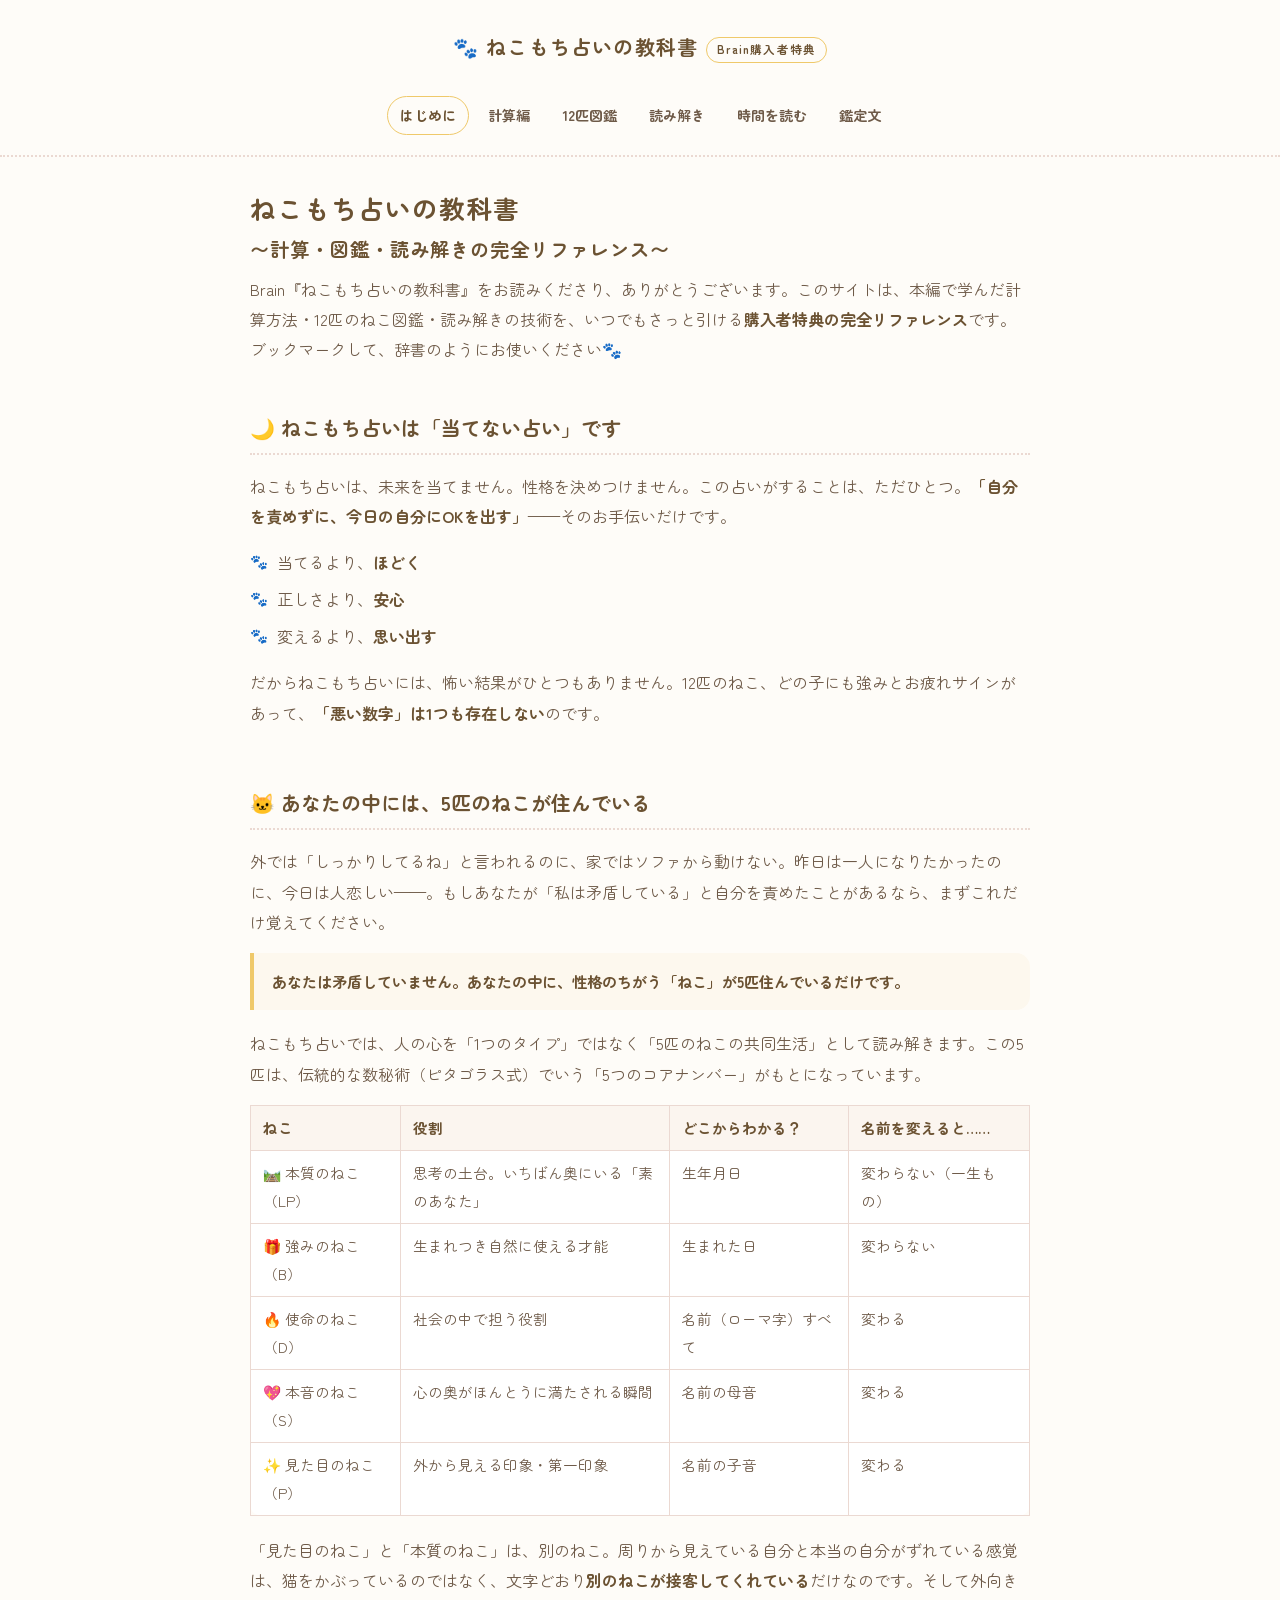
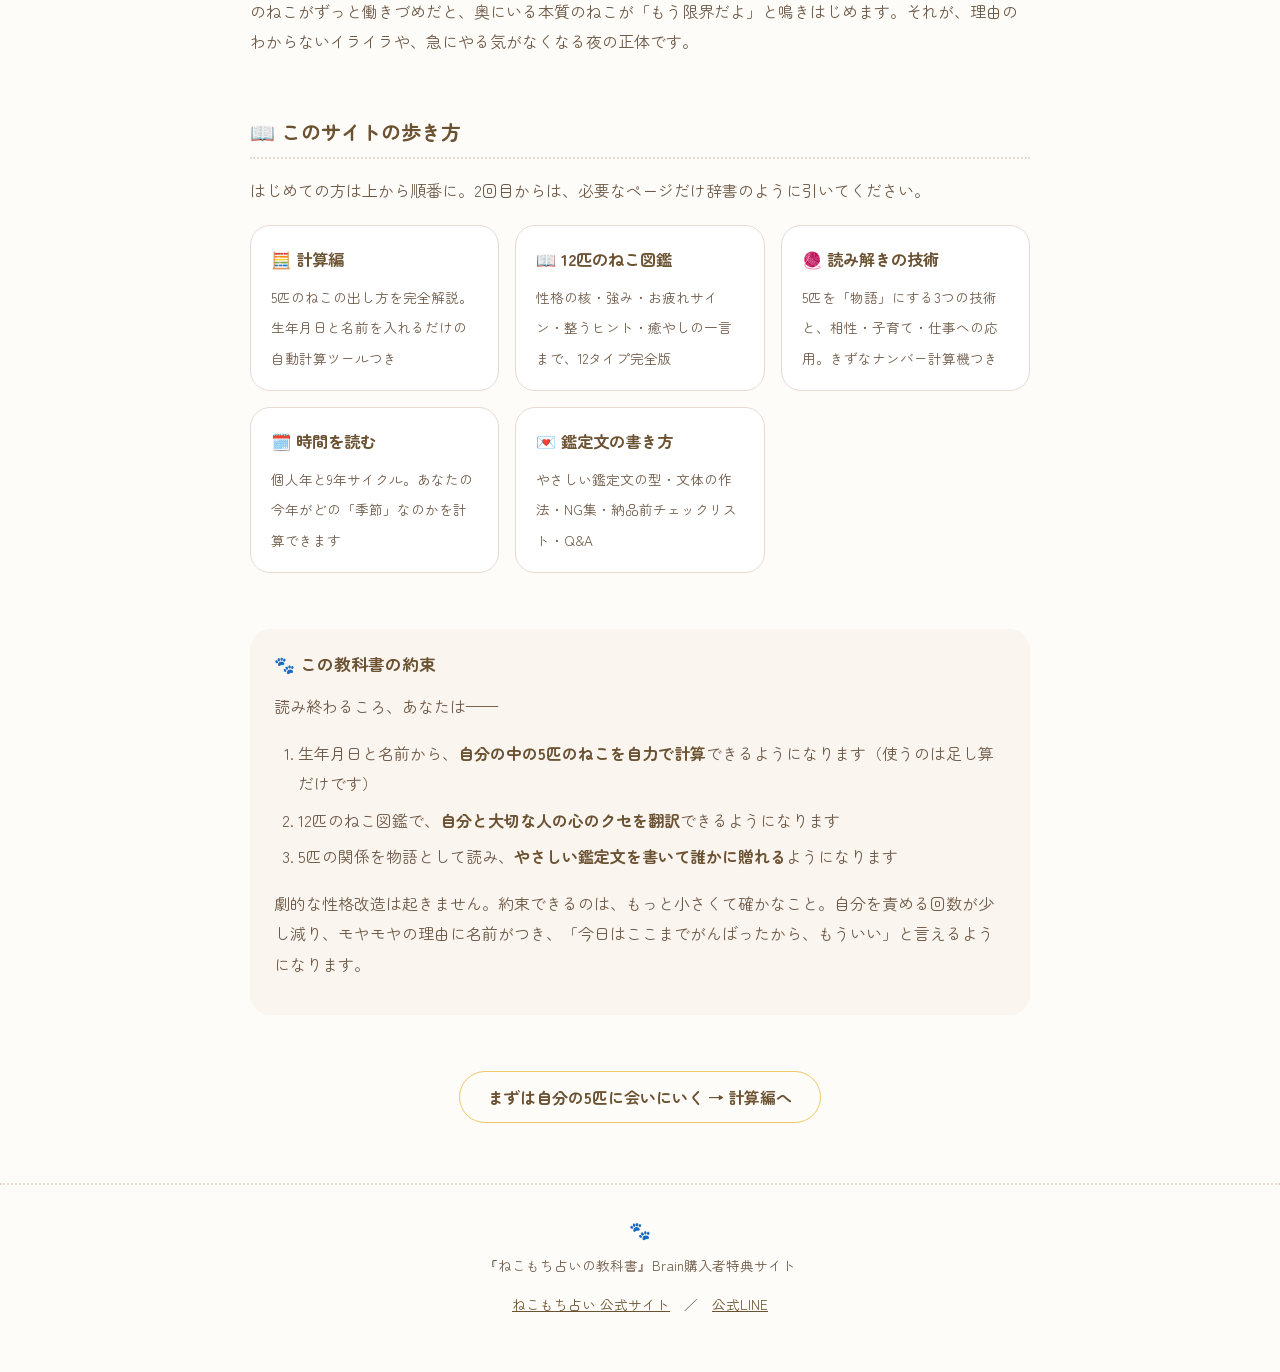
==== kyokasho/index.html @ 73af747c "教科書サイト（Brain購入者特典）を追加: 計算ツール・12匹図鑑・読み解き・個人年・鑑定文 Co-Authored-By: Claude Fable 5 <noreply@anthropic.co" ====
<!DOCTYPE html>
<html lang="ja">
<head>
<meta charset="UTF-8">
<meta name="viewport" content="width=device-width, initial-scale=1">
<meta name="robots" content="noindex, nofollow">
<title>はじめに｜ねこもち占いの教科書</title>
<link rel="preconnect" href="https://fonts.googleapis.com">
<link href="https://fonts.googleapis.com/css2?family=Zen+Maru+Gothic:wght@400;700&display=swap" rel="stylesheet">
<link rel="stylesheet" href="style.css">
</head>
<body>

<header class="site-head">
  <p class="brand"><a href="index.html">🐾 ねこもち占いの教科書</a><span class="badge">Brain購入者特典</span></p>
  <nav class="site-nav">
    <a href="index.html" class="current">はじめに</a>
    <a href="keisan.html">計算編</a>
    <a href="zukan.html">12匹図鑑</a>
    <a href="yomitoki.html">読み解き</a>
    <a href="jikan.html">時間を読む</a>
    <a href="kantei.html">鑑定文</a>
  </nav>
</header>

<main>

<h1>ねこもち占いの教科書<br><span style="font-size:.75em">〜計算・図鑑・読み解きの完全リファレンス〜</span></h1>
<p class="lead">Brain『ねこもち占いの教科書』をお読みくださり、ありがとうございます。このサイトは、本編で学んだ計算方法・12匹のねこ図鑑・読み解きの技術を、いつでもさっと引ける<strong>購入者特典の完全リファレンス</strong>です。ブックマークして、辞書のようにお使いください🐾</p>

<section>
  <h2>🌙 ねこもち占いは「当てない占い」です</h2>
  <p>ねこもち占いは、未来を当てません。性格を決めつけません。この占いがすることは、ただひとつ。<strong>「自分を責めずに、今日の自分にOKを出す」</strong>——そのお手伝いだけです。</p>
  <ul class="paw">
    <li>当てるより、<strong>ほどく</strong></li>
    <li>正しさより、<strong>安心</strong></li>
    <li>変えるより、<strong>思い出す</strong></li>
  </ul>
  <p>だからねこもち占いには、怖い結果がひとつもありません。12匹のねこ、どの子にも強みとお疲れサインがあって、<strong>「悪い数字」は1つも存在しない</strong>のです。</p>
</section>

<section>
  <h2>🐱 あなたの中には、5匹のねこが住んでいる</h2>
  <p>外では「しっかりしてるね」と言われるのに、家ではソファから動けない。昨日は一人になりたかったのに、今日は人恋しい——。もしあなたが「私は矛盾している」と自分を責めたことがあるなら、まずこれだけ覚えてください。</p>
  <div class="quote"><strong>あなたは矛盾していません。あなたの中に、性格のちがう「ねこ」が5匹住んでいるだけです。</strong></div>
  <p>ねこもち占いでは、人の心を「1つのタイプ」ではなく「5匹のねこの共同生活」として読み解きます。この5匹は、伝統的な数秘術（ピタゴラス式）でいう「5つのコアナンバー」がもとになっています。</p>

  <div class="table-wrap">
    <table>
      <tr><th>ねこ</th><th>役割</th><th>どこからわかる？</th><th>名前を変えると……</th></tr>
      <tr><td>🛤️ 本質のねこ（LP）</td><td>思考の土台。いちばん奥にいる「素のあなた」</td><td>生年月日</td><td>変わらない（一生もの）</td></tr>
      <tr><td>🎁 強みのねこ（B）</td><td>生まれつき自然に使える才能</td><td>生まれた日</td><td>変わらない</td></tr>
      <tr><td>🔥 使命のねこ（D）</td><td>社会の中で担う役割</td><td>名前（ローマ字）すべて</td><td>変わる</td></tr>
      <tr><td>💖 本音のねこ（S）</td><td>心の奥がほんとうに満たされる瞬間</td><td>名前の母音</td><td>変わる</td></tr>
      <tr><td>✨ 見た目のねこ（P）</td><td>外から見える印象・第一印象</td><td>名前の子音</td><td>変わる</td></tr>
    </table>
  </div>

  <p>「見た目のねこ」と「本質のねこ」は、別のねこ。周りから見えている自分と本当の自分がずれている感覚は、猫をかぶっているのではなく、文字どおり<strong>別のねこが接客してくれている</strong>だけなのです。そして外向きのねこがずっと働きづめだと、奥にいる本質のねこが「もう限界だよ」と鳴きはじめます。それが、理由のわからないイライラや、急にやる気がなくなる夜の正体です。</p>
</section>

<section>
  <h2>📖 このサイトの歩き方</h2>
  <p>はじめての方は上から順番に。2回目からは、必要なページだけ辞書のように引いてください。</p>
  <div class="toc-grid">
    <a href="keisan.html"><span class="t">🧮 計算編</span><span class="d">5匹のねこの出し方を完全解説。生年月日と名前を入れるだけの自動計算ツールつき</span></a>
    <a href="zukan.html"><span class="t">📖 12匹のねこ図鑑</span><span class="d">性格の核・強み・お疲れサイン・整うヒント・癒やしの一言まで、12タイプ完全版</span></a>
    <a href="yomitoki.html"><span class="t">🧶 読み解きの技術</span><span class="d">5匹を「物語」にする3つの技術と、相性・子育て・仕事への応用。きずなナンバー計算機つき</span></a>
    <a href="jikan.html"><span class="t">🗓️ 時間を読む</span><span class="d">個人年と9年サイクル。あなたの今年がどの「季節」なのかを計算できます</span></a>
    <a href="kantei.html"><span class="t">💌 鑑定文の書き方</span><span class="d">やさしい鑑定文の型・文体の作法・NG集・納品前チェックリスト・Q&amp;A</span></a>
  </div>
</section>

<section class="matome">
  <h3>🐾 この教科書の約束</h3>
  <p>読み終わるころ、あなたは——</p>
  <ol>
    <li>生年月日と名前から、<strong>自分の中の5匹のねこを自力で計算</strong>できるようになります（使うのは足し算だけです）</li>
    <li>12匹のねこ図鑑で、<strong>自分と大切な人の心のクセを翻訳</strong>できるようになります</li>
    <li>5匹の関係を物語として読み、<strong>やさしい鑑定文を書いて誰かに贈れる</strong>ようになります</li>
  </ol>
  <p>劇的な性格改造は起きません。約束できるのは、もっと小さくて確かなこと。自分を責める回数が少し減り、モヤモヤの理由に名前がつき、「今日はここまでがんばったから、もういい」と言えるようになります。</p>
</section>

<div class="page-next"><a href="keisan.html">まずは自分の5匹に会いにいく → 計算編へ</a></div>

</main>

<footer>
  <div class="paw">🐾</div>
  <p>『ねこもち占いの教科書』Brain購入者特典サイト</p>
  <p><a href="https://tomominblog.github.io/nekomochi-uranai/">ねこもち占い 公式サイト</a>　／　<a href="https://lin.ee/fwo76">公式LINE</a></p>
</footer>

</body>
</html>
---- kyokasho/style.css ----
/* ==========================================================
   ねこもち占いの教科書（Brain購入者特典サイト）共通スタイル
   デザイン親レシピ準拠（02_nekomochi-uranai/ねこもち鑑定書_デザイン親レシピ.md）
   ========================================================== */

:root{
  --nm-paper:#FEFCF8;
  --nm-ink:#6E5A48;
  --nm-ink-deep:#6B5232;
  --nm-rose:#E8909E;   /* 名前・強調・ねこ名の文字専用（面に使わない） */
  --nm-gold:#EFC96A;   /* 小さく控えめ・飾りのみ */
  --nm-slot1:#C4A484;  /* ❶ 本質（ライフパス） */
  --nm-slot2:#C3B1DE;  /* ❷ 強み（バースデー） */
  --nm-slot3:#E9C878;  /* ❸ 使命（ディスティニー） */
  --nm-slot4:#F2A6B4;  /* ❹ 本音（ソウル） */
  --nm-slot5:#A9C8BB;  /* ❺ 見た目（パーソナリティ） */
  --nm-line:#EBD9D2;   /* 淡いピンクグレー（点線・区切り用） */
  --nm-font-round:"Zen Maru Gothic", "Hiragino Maru Gothic ProN", sans-serif;
  --radius:20px;
}

*{ box-sizing:border-box; margin:0; padding:0; }

body{
  font-family:var(--nm-font-round);
  background:var(--nm-paper);
  color:var(--nm-ink);
  line-height:1.9;
  font-size:16px;
  -webkit-text-size-adjust:100%;
}

/* ---------- ヘッダー・ナビ ---------- */
.site-head{
  text-align:center;
  padding:28px 16px 6px;
  border-bottom:2px dotted var(--nm-line);
}
.site-head .brand{
  font-size:1.25rem;
  font-weight:700;
  color:var(--nm-ink-deep);
  letter-spacing:.06em;
}
.site-head .brand a{ color:inherit; text-decoration:none; }
.site-head .badge{
  display:inline-block;
  font-size:.72rem;
  font-weight:700;
  color:var(--nm-ink-deep);
  border:1px solid var(--nm-gold);
  border-radius:999px;
  padding:1px 10px;
  margin-left:8px;
  vertical-align:middle;
}
.site-nav{
  display:flex;
  flex-wrap:wrap;
  justify-content:center;
  gap:4px 6px;
  padding:10px 8px 14px;
}
.site-nav a{
  color:var(--nm-ink);
  text-decoration:none;
  font-size:.88rem;
  font-weight:700;
  padding:5px 12px;
  border-radius:999px;
  border:1px solid transparent;
}
.site-nav a:hover{ border-color:var(--nm-line); }
.site-nav a.current{
  color:var(--nm-ink-deep);
  border-color:var(--nm-gold);
}

/* ---------- レイアウト ---------- */
main{
  max-width:820px;
  margin:0 auto;
  padding:32px 20px 60px;
}
section{ margin-bottom:56px; }

h1{
  color:var(--nm-ink-deep);
  font-size:1.6rem;
  line-height:1.5;
  letter-spacing:.04em;
  margin-bottom:8px;
}
.lead{ margin-bottom:28px; }
h2{
  color:var(--nm-ink-deep);
  font-size:1.25rem;
  margin:44px 0 16px;
  padding-bottom:6px;
  border-bottom:2px dotted var(--nm-line);
}
h3{
  color:var(--nm-ink-deep);
  font-size:1.05rem;
  margin:28px 0 10px;
}
p{ margin-bottom:1em; }
strong{ color:var(--nm-ink-deep); }
em{ font-style:normal; color:var(--nm-rose); font-weight:700; }
a{ color:var(--nm-ink-deep); }

/* 肉球ブレットのリスト */
ul.paw{ list-style:none; margin:0 0 1em; }
ul.paw li{ padding-left:1.7em; position:relative; margin-bottom:.4em; }
ul.paw li::before{ content:"🐾"; position:absolute; left:0; font-size:.9em; }

ol{ margin:0 0 1em 1.5em; }
ol li{ margin-bottom:.4em; }

/* ---------- テーブル ---------- */
.table-wrap{ overflow-x:auto; margin-bottom:1.2em; }
table{
  border-collapse:collapse;
  width:100%;
  font-size:.92rem;
  background:#fff;
  border-radius:12px;
}
th,td{
  border:1px solid var(--nm-line);
  padding:8px 12px;
  text-align:left;
  vertical-align:top;
}
th{
  color:var(--nm-ink-deep);
  background:#FBF5EF;
  font-weight:700;
  white-space:nowrap;
}

/* ---------- 汎用パネル ---------- */
.panel{
  background:#fff;
  border:1px solid var(--nm-line);
  border-radius:var(--radius);
  padding:20px 22px;
  margin-bottom:1.4em;
}
.panel.note{ border-style:dashed; }
.quote{
  border-left:4px solid var(--nm-gold);
  background:#FDF8EE;
  border-radius:0 14px 14px 0;
  padding:14px 18px;
  margin-bottom:1.2em;
  font-size:.95rem;
}
.matome{
  background:#FBF5EF;
  border-radius:var(--radius);
  padding:20px 24px;
  margin-top:36px;
}
.matome h3{ margin-top:0; }

/* ---------- スロット色カード（計算結果・役割説明） ---------- */
.slot-card{
  background:#fff;
  border:1.5px solid;
  border-radius:var(--radius);
  padding:16px 18px;
  display:flex;
  gap:14px;
  align-items:center;
  margin-bottom:12px;
}
.slot-card .num-badge{
  flex:none;
  width:34px; height:34px;
  border-radius:50%;
  display:flex; align-items:center; justify-content:center;
  color:#fff; font-weight:700; font-size:1rem;
}
.slot-card img{ width:72px; height:72px; object-fit:contain; flex:none; }
.slot-card .body{ min-width:0; }
.slot-card .role{ font-size:.8rem; font-weight:700; }
.slot-card .neko-name{
  font-size:1.15rem; font-weight:700; color:var(--nm-rose);
}
.slot-card .neko-name .n{ font-size:1.3rem; }
.slot-card .catch{ font-size:.85rem; }
.slot-card .more{ font-size:.8rem; }

.slot1{ border-color:var(--nm-slot1); } .slot1 .num-badge{ background:var(--nm-slot1); }
.slot2{ border-color:var(--nm-slot2); } .slot2 .num-badge{ background:var(--nm-slot2); }
.slot3{ border-color:var(--nm-slot3); } .slot3 .num-badge{ background:var(--nm-slot3); }
.slot4{ border-color:var(--nm-slot4); } .slot4 .num-badge{ background:var(--nm-slot4); }
.slot5{ border-color:var(--nm-slot5); } .slot5 .num-badge{ background:var(--nm-slot5); }

/* ---------- 計算ツール ---------- */
.tool{
  background:#fff;
  border:1.5px solid var(--nm-gold);
  border-radius:var(--radius);
  padding:24px 22px;
  margin:24px 0;
}
.tool h3{ margin-top:0; }
.tool .fields{
  display:flex; flex-wrap:wrap; gap:12px 18px; align-items:flex-end;
  margin-bottom:14px;
}
.tool label{
  display:block; font-size:.82rem; font-weight:700;
  color:var(--nm-ink-deep); margin-bottom:4px;
}
.tool input, .tool select{
  font-family:inherit; font-size:1rem; color:var(--nm-ink);
  border:1px solid var(--nm-line); border-radius:10px;
  padding:8px 10px; background:var(--nm-paper);
}
.tool input:focus, .tool select:focus{ outline:2px solid var(--nm-gold); }
.tool input.w-year{ width:6.5em; }
.tool input.w-md{ width:4.5em; }
.tool input.w-name{ width:100%; max-width:340px; letter-spacing:.05em; }
.tool button{
  font-family:inherit; font-size:1rem; font-weight:700;
  color:#fff; background:var(--nm-rose);
  border:none; border-radius:999px;
  padding:10px 30px; cursor:pointer;
}
.tool button:hover{ opacity:.85; }
.tool .error{ color:var(--nm-rose); font-weight:700; font-size:.9rem; }
.tool .result{ margin-top:18px; }
.tool .kensan{
  font-size:.88rem;
  background:#FBF5EF;
  border-radius:12px;
  padding:10px 14px;
  margin-top:10px;
}
.tool .breakdown{ font-size:.85rem; margin-top:8px; }
.tool .breakdown .v{ color:var(--nm-rose); font-weight:700; }

/* ---------- 図鑑カード ---------- */
.zukan-card{
  background:#fff;
  border:1px solid var(--nm-line);
  border-radius:var(--radius);
  padding:26px 24px;
  margin-bottom:28px;
  scroll-margin-top:20px;
}
.zukan-card .head{
  display:flex; align-items:center; gap:16px; margin-bottom:14px;
}
.zukan-card .head img{ width:96px; height:96px; object-fit:contain; flex:none; }
.zukan-card .head .num{
  font-size:.85rem; font-weight:700; color:var(--nm-ink-deep);
}
.zukan-card .head .name{
  font-size:1.4rem; font-weight:700; color:var(--nm-rose); line-height:1.3;
}
.zukan-card .head .catch{ font-size:.88rem; }
.zukan-card dl{ margin:0; }
.zukan-card dt{
  font-weight:700; color:var(--nm-ink-deep);
  margin-top:12px; font-size:.92rem;
}
.zukan-card dd{ margin-left:0; font-size:.95rem; }
.zukan-card .kotoba{
  background:#FDF4F5;
  border-radius:12px;
  padding:12px 16px;
  margin-top:14px;
  font-size:.95rem;
}
.zukan-card .keywords{ margin-top:12px; font-size:.85rem; }
.zukan-card .keywords span{
  display:inline-block;
  border:1px solid var(--nm-line);
  border-radius:999px;
  padding:1px 12px;
  margin:2px 4px 2px 0;
}

/* 図鑑ページ内ジャンプ */
.zukan-jump{
  display:flex; flex-wrap:wrap; gap:8px; margin:18px 0 30px;
}
.zukan-jump a{
  text-decoration:none; font-size:.85rem; font-weight:700;
  color:var(--nm-ink-deep);
  border:1px solid var(--nm-line); border-radius:999px;
  padding:4px 12px; background:#fff;
}
.zukan-jump a:hover{ border-color:var(--nm-gold); }

/* ---------- 目次カード（index用） ---------- */
.toc-grid{
  display:grid;
  grid-template-columns:repeat(auto-fit, minmax(230px, 1fr));
  gap:16px;
  margin-top:20px;
}
.toc-grid a{
  display:block;
  background:#fff;
  border:1px solid var(--nm-line);
  border-radius:var(--radius);
  padding:18px 20px;
  text-decoration:none;
  color:var(--nm-ink);
}
.toc-grid a:hover{ border-color:var(--nm-gold); }
.toc-grid .t{
  font-weight:700; color:var(--nm-ink-deep);
  font-size:1.02rem; margin-bottom:6px; display:block;
}
.toc-grid .d{ font-size:.85rem; }

/* ---------- ページ送り・フッター ---------- */
.page-next{
  text-align:center; margin-top:48px;
}
.page-next a{
  display:inline-block;
  color:var(--nm-ink-deep); font-weight:700;
  text-decoration:none;
  border:1.5px solid var(--nm-gold);
  border-radius:999px;
  padding:10px 28px;
}
.page-next a:hover{ background:#FDF8EE; }

footer{
  text-align:center;
  border-top:2px dotted var(--nm-line);
  padding:28px 16px 40px;
  font-size:.85rem;
}
footer .paw{ font-size:1.1rem; margin-bottom:6px; }
footer a{ color:var(--nm-ink-deep); }

/* ---------- レスポンシブ ---------- */
@media (max-width:560px){
  body{ font-size:15px; }
  h1{ font-size:1.35rem; }
  main{ padding:24px 14px 48px; }
  .slot-card{ flex-wrap:wrap; }
  .zukan-card .head{ flex-wrap:wrap; }
}
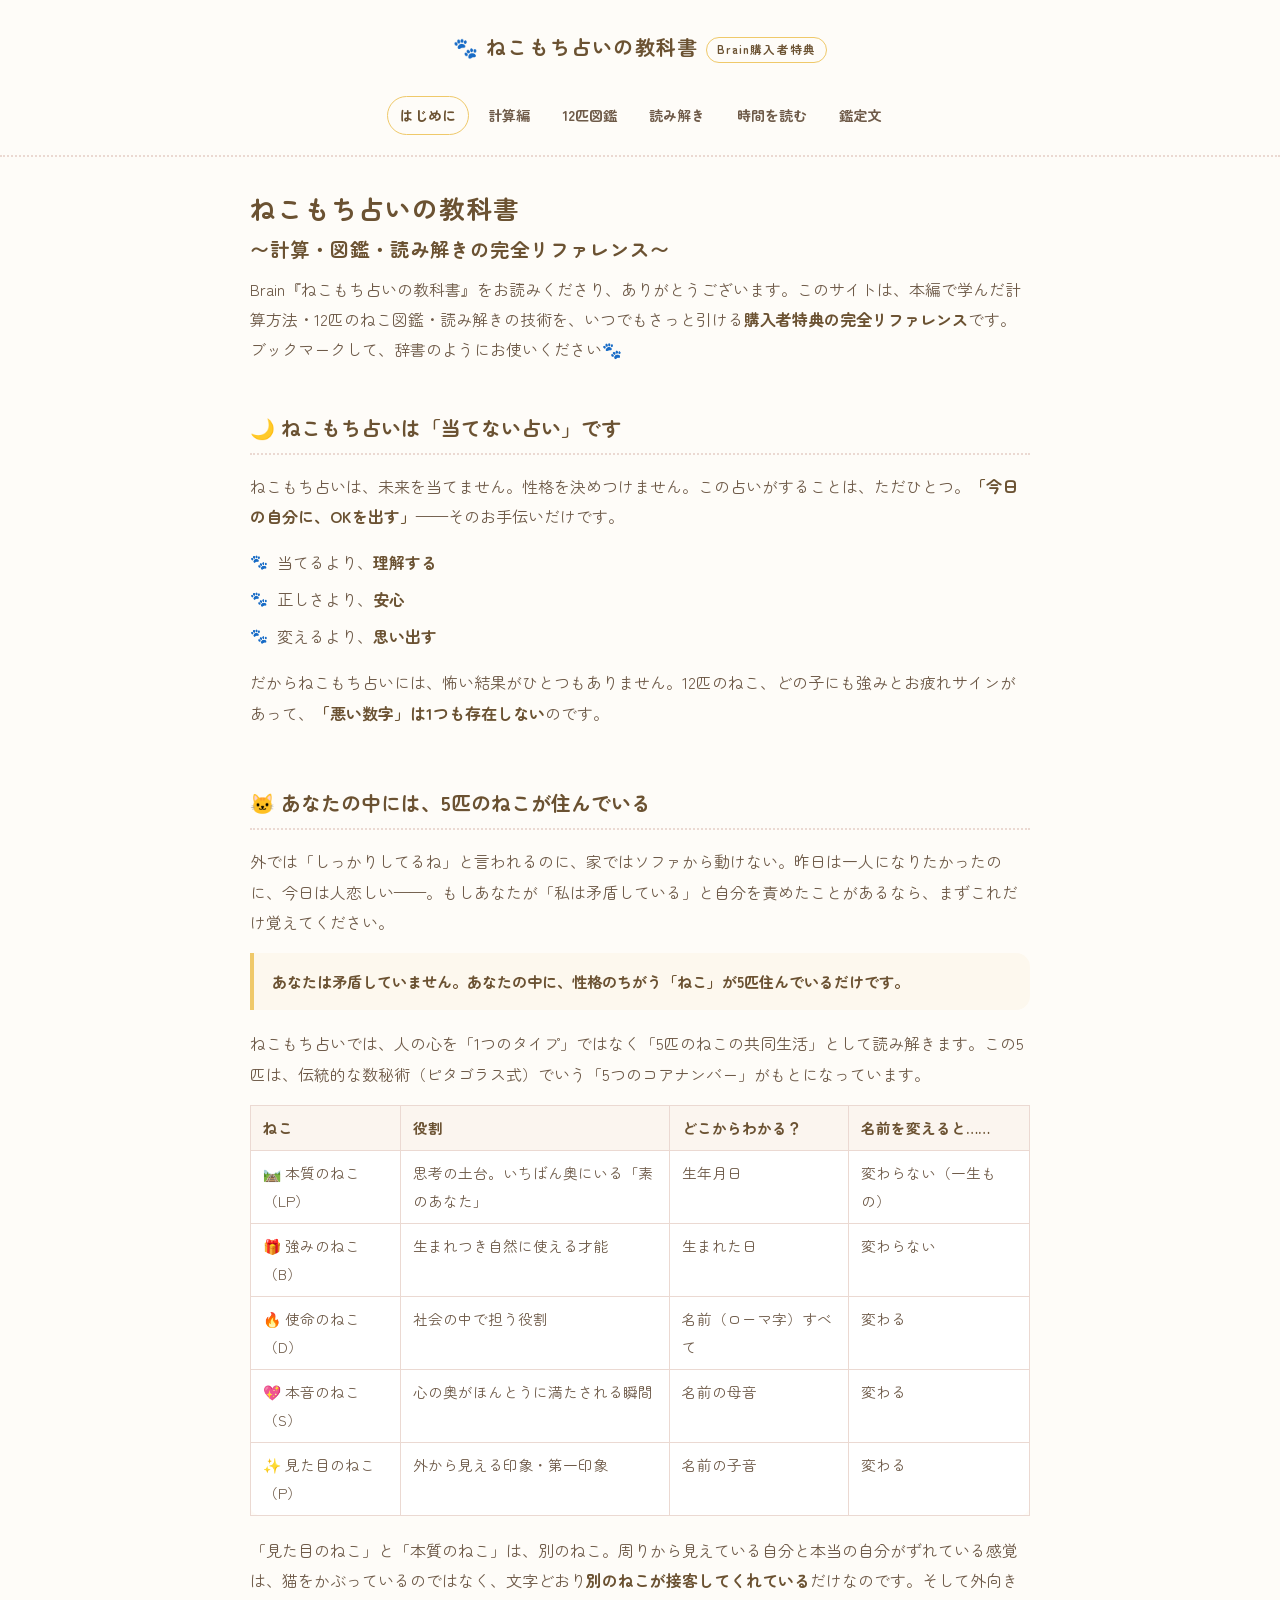
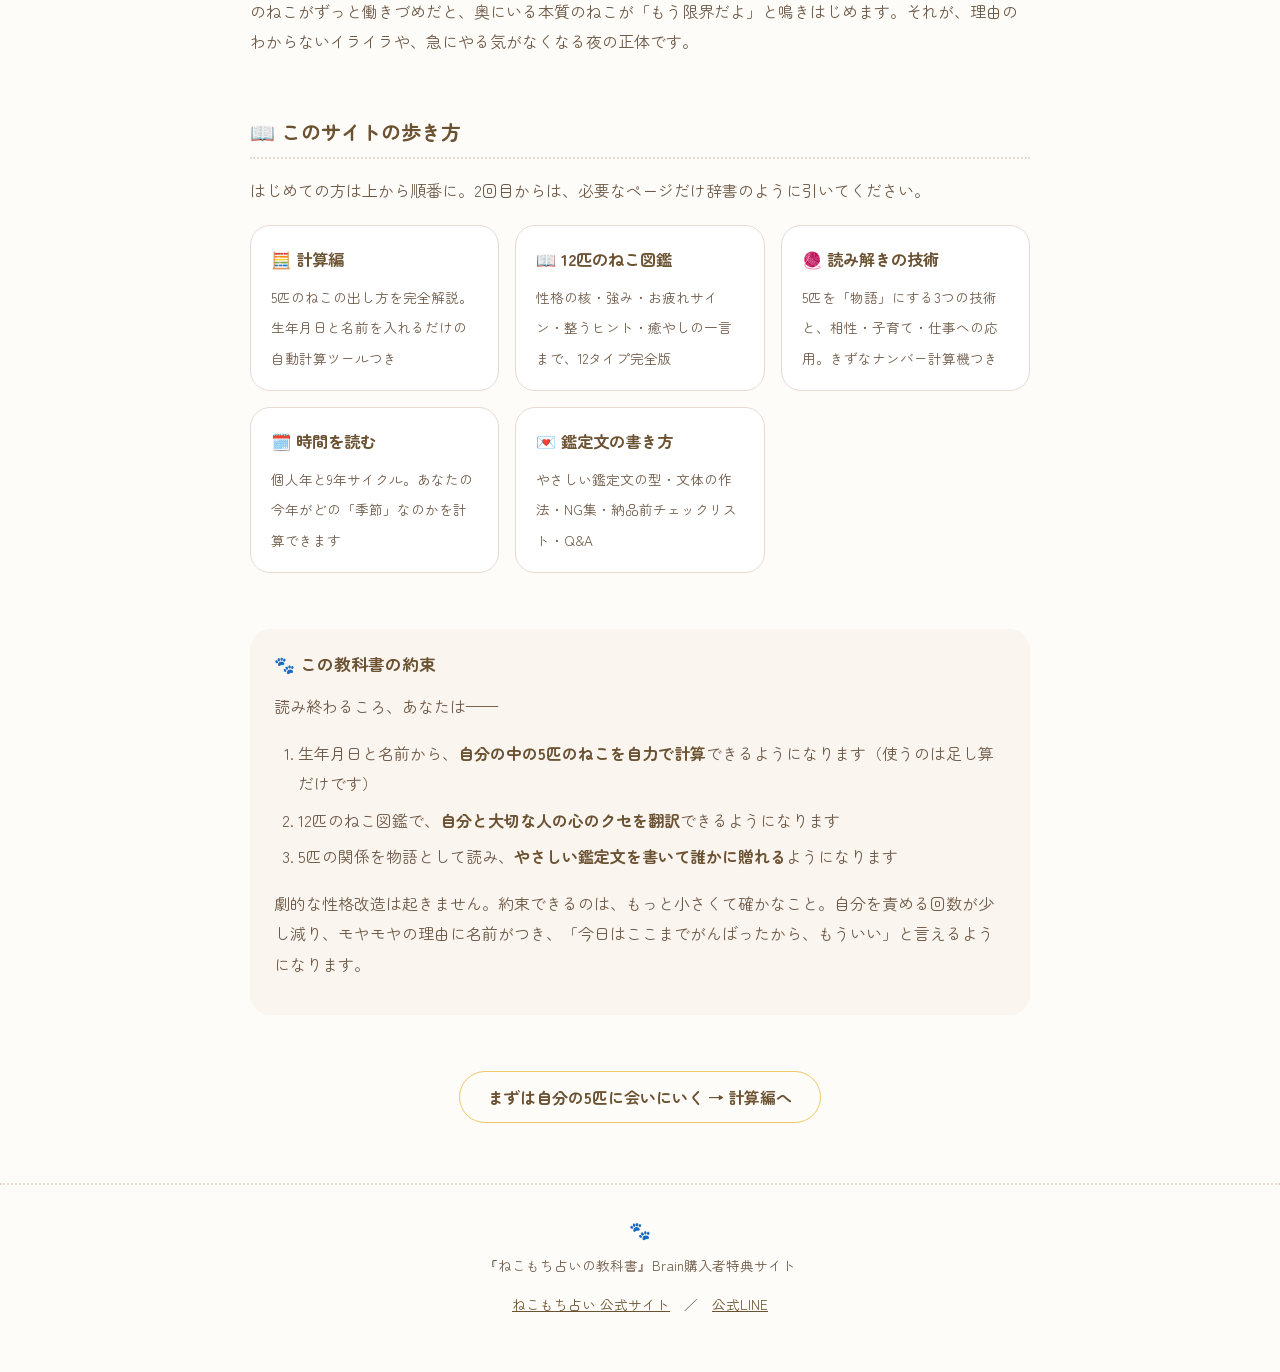
==== commit 76763b06: "文言修正: 「自分を責めずに」を削除し「当てるより、理解する」に変更 Co-Authored-By: Claude Fable 5 <noreply@anthropic.com>" ====
--- a/kyokasho/index.html
+++ b/kyokasho/index.html
@@ -30,9 +30,9 @@
 
 <section>
   <h2>🌙 ねこもち占いは「当てない占い」です</h2>
-  <p>ねこもち占いは、未来を当てません。性格を決めつけません。この占いがすることは、ただひとつ。<strong>「自分を責めずに、今日の自分にOKを出す」</strong>——そのお手伝いだけです。</p>
+  <p>ねこもち占いは、未来を当てません。性格を決めつけません。この占いがすることは、ただひとつ。<strong>「今日の自分に、OKを出す」</strong>——そのお手伝いだけです。</p>
   <ul class="paw">
-    <li>当てるより、<strong>ほどく</strong></li>
+    <li>当てるより、<strong>理解する</strong></li>
     <li>正しさより、<strong>安心</strong></li>
     <li>変えるより、<strong>思い出す</strong></li>
   </ul>
